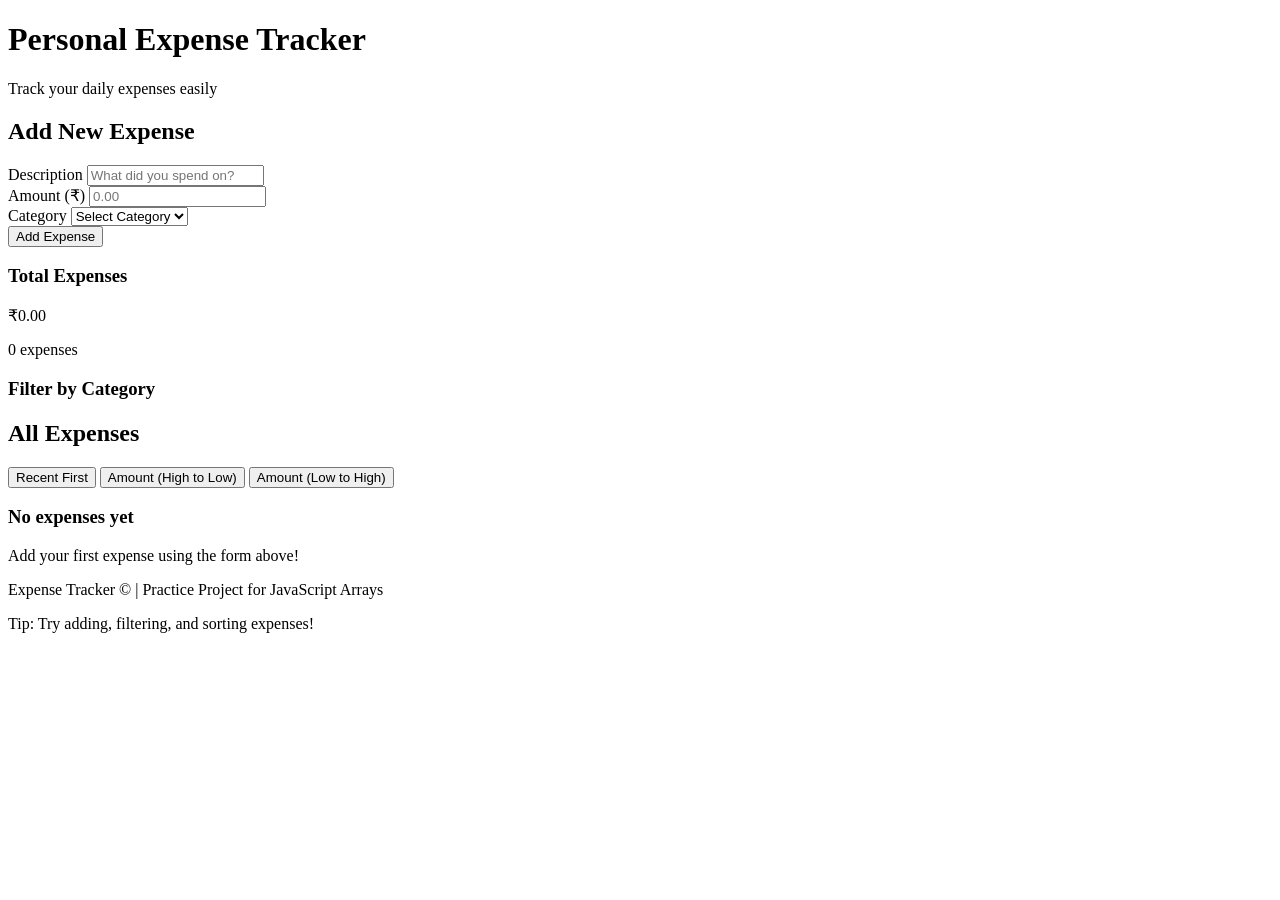
==== Expense Tracker.html @ 1cce7e66 "first commit" ====
<!DOCTYPE html>
<html lang="en">
<head>
    <meta charset="UTF-8">
    <meta name="viewport" content="width=device-width, initial-scale=1.0">
    <title>Expense Tracker</title>
</head>
<body>
   
  <div class="container">
        <header>
            <h1><i class="fas fa-wallet"></i> Personal Expense Tracker</h1>
            <p class="subtitle">Track your daily expenses easily</p>
        </header>

        <main>
            <!-- Add Expense Section -->
            <section class="add-expense-section">
                <h2><i class="fas fa-plus-circle"></i> Add New Expense</h2>
                <form id="expenseForm">
                    <div class="form-group">
                        <label for="description"><i class="fas fa-pen"></i> Description</label>
                        <input type="text" id="description" placeholder="What did you spend on?" required>
                    </div>
                    
                    <div class="form-row">
                        <div class="form-group">
                            <label for="amount"><i class="fas fa-rupee-sign"></i> Amount (₹)</label>
                            <input type="number" id="amount" min="0" step="0.01" placeholder="0.00" required>
                        </div>
                        
                        <div class="form-group">
                            <label for="category"><i class="fas fa-tags"></i> Category</label>
                            <select id="category" required>
                                <option value="">Select Category</option>
                                <option value="Food">Food & Dining</option>
                                <option value="Transport">Transport</option>
                                <option value="Entertainment">Entertainment</option>
                                <option value="Shopping">Shopping</option>
                                <option value="Bills">Bills & Utilities</option>
                                <option value="Health">Health</option>
                                <option value="Education">Education</option>
                                <option value="Other">Other</option>
                            </select>
                        </div>
                    </div>
                    
                    <button type="submit" class="btn add-btn">
                        <i class="fas fa-plus"></i> Add Expense
                    </button>
                </form>
            </section>

            <!-- Summary Section -->
            <section class="summary-section">
                <div class="summary-card total-card">
                    <h3><i class="fas fa-chart-pie"></i> Total Expenses</h3>
                    <p class="amount" id="totalAmount">₹0.00</p>
                    <p class="count" id="totalCount">0 expenses</p>
                </div>
                
                <div class="summary-card category-card">
                    <h3><i class="fas fa-filter"></i> Filter by Category</h3>
                    <div class="category-filters" id="categoryFilters">
                        <!-- Filter buttons will be added by JavaScript -->
                    </div>
                </div>
            </section>

            <!-- Expenses List Section -->
            <section class="expenses-section">
                <div class="section-header">
                    <h2><i class="fas fa-list"></i> All Expenses</h2>
                    <div class="sort-options">
                        <button class="sort-btn active" data-sort="date">Recent First</button>
                        <button class="sort-btn" data-sort="amount-high">Amount (High to Low)</button>
                        <button class="sort-btn" data-sort="amount-low">Amount (Low to High)</button>
                    </div>
                </div>
                
                <div class="expenses-list" id="expensesList">
                    <!-- Expenses will be added here by JavaScript -->
                    <div class="empty-state">
                        <i class="fas fa-receipt"></i>
                        <h3>No expenses yet</h3>
                        <p>Add your first expense using the form above!</p>
                    </div>
                </div>
            </section>
        </main>

        <footer>
            <p>Expense Tracker &copy; <span id="currentYear"></span> | Practice Project for JavaScript Arrays</p>
            <p class="tip"><i class="fas fa-lightbulb"></i> Tip: Try adding, filtering, and sorting expenses!</p>
        </footer>
    </div>

    <!-- JavaScript file -->
    <script src="script.js"></script>
</body>
</html>
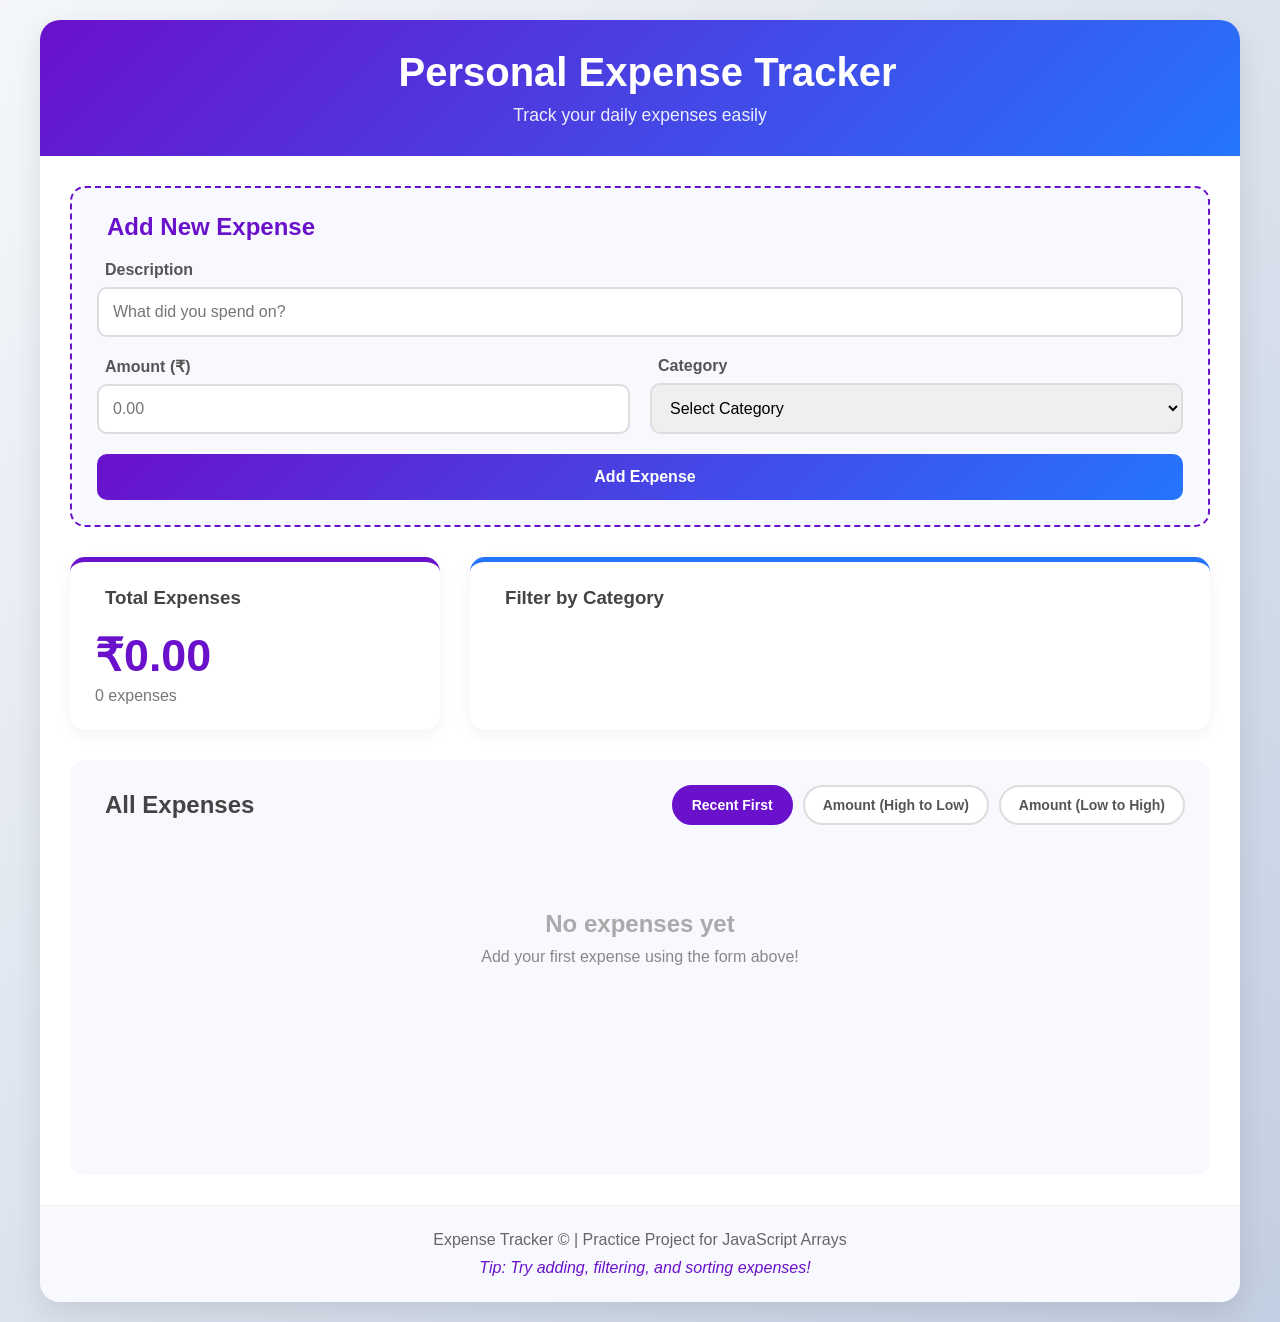
==== commit fc42b522: "Add new Features To my Projects" ====
--- a/Expense Tracker.html
+++ b/Expense Tracker.html
@@ -4,6 +4,7 @@
     <meta charset="UTF-8">
     <meta name="viewport" content="width=device-width, initial-scale=1.0">
     <title>Expense Tracker</title>
+    <link rel="stylesheet" href="Expense Tracker.css">
 </head>
 <body>
    
@@ -20,18 +21,18 @@
                 <form id="expenseForm">
                     <div class="form-group">
                         <label for="description"><i class="fas fa-pen"></i> Description</label>
-                        <input type="text" id="description" placeholder="What did you spend on?" required>
+                        <input type="text" id="description" placeholder="What did you spend on?">
                     </div>
                     
                     <div class="form-row">
                         <div class="form-group">
                             <label for="amount"><i class="fas fa-rupee-sign"></i> Amount (₹)</label>
-                            <input type="number" id="amount" min="0" step="0.01" placeholder="0.00" required>
+                            <input type="number" id="amount" min="0" step="0.01" placeholder="0.00" >
                         </div>
                         
                         <div class="form-group">
                             <label for="category"><i class="fas fa-tags"></i> Category</label>
-                            <select id="category" required>
+                            <select id="category" >
                                 <option value="">Select Category</option>
                                 <option value="Food">Food & Dining</option>
                                 <option value="Transport">Transport</option>
@@ -96,6 +97,6 @@
     </div>
 
     <!-- JavaScript file -->
-    <script src="script.js"></script>
+    <script src="Expense Tracker.js"></script>
 </body>
 </html>
--- a/Expense Tracker.css
+++ b/Expense Tracker.css
@@ -0,0 +1,424 @@
+     * {
+    margin: 0;
+    padding: 0;
+    box-sizing: border-box;
+    font-family: 'Segoe UI', Tahoma, Geneva, Verdana, sans-serif;
+}
+
+body {
+    background: linear-gradient(135deg, #f5f7fa 0%, #c3cfe2 100%);
+    color: #333;
+    min-height: 100vh;
+    padding: 20px;
+}
+
+.container {
+    max-width: 1200px;
+    margin: 0 auto;
+    background-color: white;
+    border-radius: 20px;
+    box-shadow: 0 10px 30px rgba(0, 0, 0, 0.1);
+    overflow: hidden;
+}
+
+/* Header Styles */
+header {
+    background: linear-gradient(135deg, #6a11cb 0%, #2575fc 100%);
+    color: white;
+    padding: 30px;
+    text-align: center;
+}
+
+header h1 {
+    font-size: 2.5rem;
+    margin-bottom: 10px;
+    display: flex;
+    align-items: center;
+    justify-content: center;
+    gap: 15px;
+}
+
+header .subtitle {
+    font-size: 1.1rem;
+    opacity: 0.9;
+}
+
+/* Main Content */
+main {
+    padding: 30px;
+}
+
+/* Add Expense Section */
+.add-expense-section {
+    background-color: #f8f9ff;
+    padding: 25px;
+    border-radius: 15px;
+    margin-bottom: 30px;
+    border: 2px dashed #6a11cb;
+}
+
+.add-expense-section h2 {
+    color: #6a11cb;
+    margin-bottom: 20px;
+    display: flex;
+    align-items: center;
+    gap: 10px;
+}
+
+.form-group {
+    margin-bottom: 20px;
+}
+
+.form-group label {
+    display: block;
+    margin-bottom: 8px;
+    font-weight: 600;
+    color: #555;
+    display: flex;
+    align-items: center;
+    gap: 8px;
+}
+
+.form-group input,
+.form-group select {
+    width: 100%;
+    padding: 14px;
+    border: 2px solid #ddd;
+    border-radius: 10px;
+    font-size: 16px;
+    transition: all 0.3s;
+}
+
+.form-group input:focus,
+.form-group select:focus {
+    border-color: #6a11cb;
+    outline: none;
+    box-shadow: 0 0 0 3px rgba(106, 17, 203, 0.1);
+}
+
+.form-row {
+    display: grid;
+    grid-template-columns: 1fr 1fr;
+    gap: 20px;
+}
+
+/* Buttons */
+.btn {
+    padding: 14px 28px;
+    border: none;
+    border-radius: 10px;
+    font-size: 16px;
+    font-weight: 600;
+    cursor: pointer;
+    transition: all 0.3s;
+    display: inline-flex;
+    align-items: center;
+    justify-content: center;
+    gap: 10px;
+}
+
+.add-btn {
+    background: linear-gradient(135deg, #6a11cb 0%, #2575fc 100%);
+    color: white;
+    width: 100%;
+}
+
+.add-btn:hover {
+    transform: translateY(-2px);
+    box-shadow: 0 5px 15px rgba(106, 17, 203, 0.3);
+}
+
+/* Summary Section */
+.summary-section {
+    display: grid;
+    grid-template-columns: 1fr 2fr;
+    gap: 30px;
+    margin-bottom: 30px;
+}
+
+.summary-card {
+    background-color: white;
+    padding: 25px;
+    border-radius: 15px;
+    box-shadow: 0 5px 15px rgba(0, 0, 0, 0.05);
+    border-top: 5px solid #6a11cb;
+}
+
+.category-card {
+    border-top-color: #2575fc;
+}
+
+.summary-card h3 {
+    color: #444;
+    margin-bottom: 20px;
+    display: flex;
+    align-items: center;
+    gap: 10px;
+}
+
+.total-card .amount {
+    font-size: 2.8rem;
+    font-weight: 700;
+    color: #6a11cb;
+    margin-bottom: 5px;
+}
+
+.total-card .count {
+    color: #777;
+    font-size: 1rem;
+}
+
+/* Category Filters */
+.category-filters {
+    display: flex;
+    flex-wrap: wrap;
+    gap: 10px;
+}
+
+.category-btn {
+    padding: 10px 18px;
+    background-color: #f0f3ff;
+    border: 2px solid #e0e5ff;
+    border-radius: 25px;
+    font-size: 14px;
+    font-weight: 600;
+    color: #555;
+    cursor: pointer;
+    transition: all 0.3s;
+}
+
+.category-btn:hover {
+    background-color: #e0e5ff;
+    transform: translateY(-2px);
+}
+
+.category-btn.active {
+    background: linear-gradient(135deg, #2575fc 0%, #6a11cb 100%);
+    color: white;
+    border-color: #2575fc;
+}
+
+/* Expenses Section */
+.expenses-section {
+    background-color: #f8f9ff;
+    padding: 25px;
+    border-radius: 15px;
+}
+
+.section-header {
+    display: flex;
+    justify-content: space-between;
+    align-items: center;
+    margin-bottom: 25px;
+    flex-wrap: wrap;
+    gap: 15px;
+}
+
+.section-header h2 {
+    color: #444;
+    display: flex;
+    align-items: center;
+    gap: 10px;
+}
+
+.sort-options {
+    display: flex;
+    gap: 10px;
+}
+
+.sort-btn {
+    padding: 10px 18px;
+    background-color: white;
+    border: 2px solid #ddd;
+    border-radius: 25px;
+    font-size: 14px;
+    font-weight: 600;
+    color: #555;
+    cursor: pointer;
+    transition: all 0.3s;
+}
+
+.sort-btn:hover {
+    border-color: #6a11cb;
+    color: #6a11cb;
+}
+
+.sort-btn.active {
+    background-color: #6a11cb;
+    color: white;
+    border-color: #6a11cb;
+}
+
+/* Expenses List */
+.expenses-list {
+    min-height: 300px;
+}
+
+.expense-item {
+    background-color: white;
+    padding: 20px;
+    border-radius: 12px;
+    margin-bottom: 15px;
+    display: flex;
+    justify-content: space-between;
+    align-items: center;
+    box-shadow: 0 3px 10px rgba(0, 0, 0, 0.05);
+    border-left: 5px solid #6a11cb;
+    transition: all 0.3s;
+}
+
+.expense-item:hover {
+    transform: translateX(5px);
+    box-shadow: 0 5px 15px rgba(0, 0, 0, 0.1);
+}
+
+.expense-item.Food { border-left-color: #ff6b6b; }
+.expense-item.Transport { border-left-color: #4ecdc4; }
+.expense-item.Entertainment { border-left-color: #ffd166; }
+.expense-item.Shopping { border-left-color: #06d6a0; }
+.expense-item.Bills { border-left-color: #118ab2; }
+.expense-item.Health { border-left-color: #ef476f; }
+.expense-item.Education { border-left-color: #7209b7; }
+.expense-item.Other { border-left-color: #8ac926; }
+
+.expense-info {
+    display: flex;
+    align-items: center;
+    gap: 15px;
+}
+
+.expense-icon {
+    width: 50px;
+    height: 50px;
+    border-radius: 50%;
+    display: flex;
+    align-items: center;
+    justify-content: center;
+    font-size: 20px;
+    color: white;
+}
+
+.Food .expense-icon { background-color: #ff6b6b; }
+.Transport .expense-icon { background-color: #4ecdc4; }
+.Entertainment .expense-icon { background-color: #ffd166; }
+.Shopping .expense-icon { background-color: #06d6a0; }
+.Bills .expense-icon { background-color: #118ab2; }
+.Health .expense-icon { background-color: #ef476f; }
+.Education .expense-icon { background-color: #7209b7; }
+.Other .expense-icon { background-color: #8ac926; }
+
+.expense-details h4 {
+    font-size: 1.2rem;
+    margin-bottom: 5px;
+    color: #333;
+}
+
+.expense-details p {
+    color: #777;
+    font-size: 0.9rem;
+    display: flex;
+    align-items: center;
+    gap: 8px;
+}
+
+.expense-amount {
+    font-size: 1.5rem;
+    font-weight: 700;
+    color: #333;
+}
+
+.delete-btn {
+    background-color: #ffeaea;
+    color: #ff6b6b;
+    border: none;
+    width: 40px;
+    height: 40px;
+    border-radius: 50%;
+    display: flex;
+    align-items: center;
+    justify-content: center;
+    cursor: pointer;
+    transition: all 0.3s;
+    font-size: 18px;
+}
+
+.delete-btn:hover {
+    background-color: #ff6b6b;
+    color: white;
+    transform: scale(1.1);
+}
+
+/* Empty State */
+.empty-state {
+    text-align: center;
+    padding: 60px 20px;
+    color: #888;
+}
+
+.empty-state i {
+    font-size: 4rem;
+    color: #ddd;
+    margin-bottom: 20px;
+}
+
+.empty-state h3 {
+    font-size: 1.5rem;
+    margin-bottom: 10px;
+    color: #aaa;
+}
+
+/* Footer */
+footer {
+    background-color: #f8f9ff;
+    padding: 25px;
+    text-align: center;
+    color: #666;
+    border-top: 1px solid #eee;
+}
+
+footer .tip {
+    margin-top: 10px;
+    font-style: italic;
+    color: #6a11cb;
+    display: flex;
+    align-items: center;
+    justify-content: center;
+    gap: 10px;
+}
+
+/* Responsive Design */
+@media (max-width: 768px) {
+    .form-row {
+        grid-template-columns: 1fr;
+    }
+    
+    .summary-section {
+        grid-template-columns: 1fr;
+    }
+    
+    .section-header {
+        flex-direction: column;
+        align-items: flex-start;
+    }
+    
+    .sort-options {
+        width: 100%;
+        justify-content: center;
+    }
+    
+    header h1 {
+        font-size: 2rem;
+        flex-direction: column;
+        gap: 10px;
+    }
+    
+    .expense-item {
+        flex-direction: column;
+        align-items: flex-start;
+        gap: 15px;
+    }
+    
+    .expense-amount {
+        align-self: flex-end;
+    }
+}
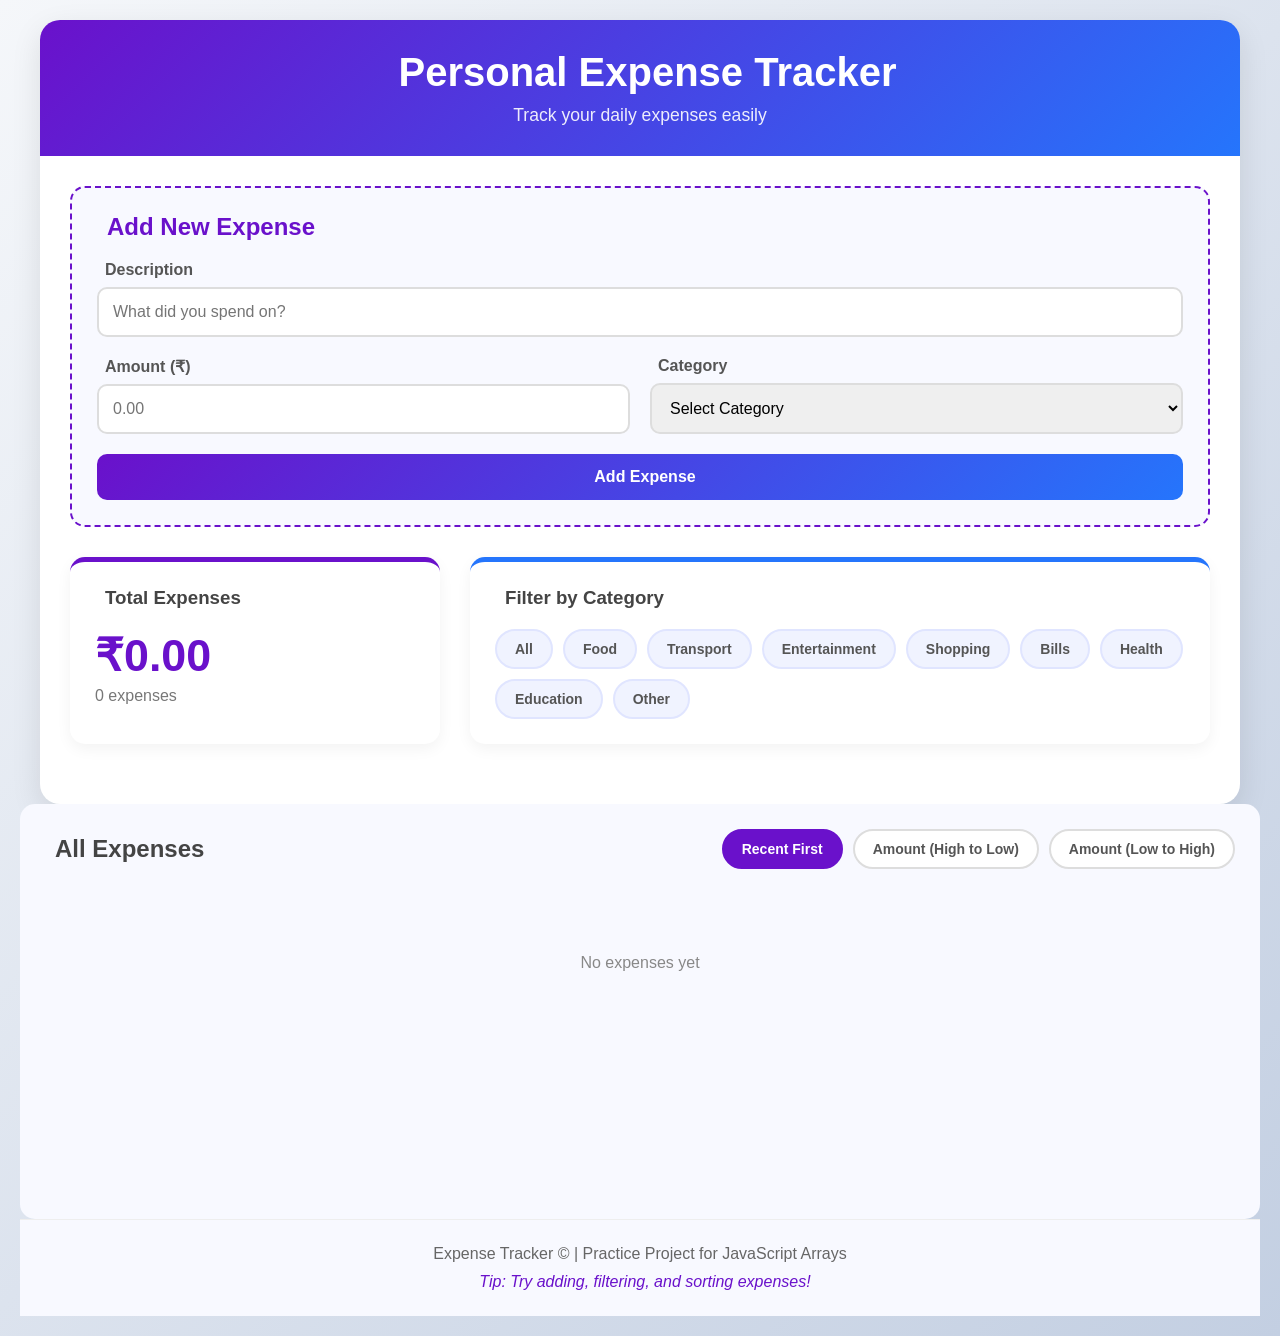
==== commit 2a623505: "Add New Features" ====
--- a/Expense Tracker.html
+++ b/Expense Tracker.html
@@ -62,7 +62,7 @@
                 
                 <div class="summary-card category-card">
                     <h3><i class="fas fa-filter"></i> Filter by Category</h3>
-                    <div class="category-filters" id="categoryFilters">
+                        <div class="category-filters" id="categoryFilters"></div>
                         <!-- Filter buttons will be added by JavaScript -->
                     </div>
                 </div>
